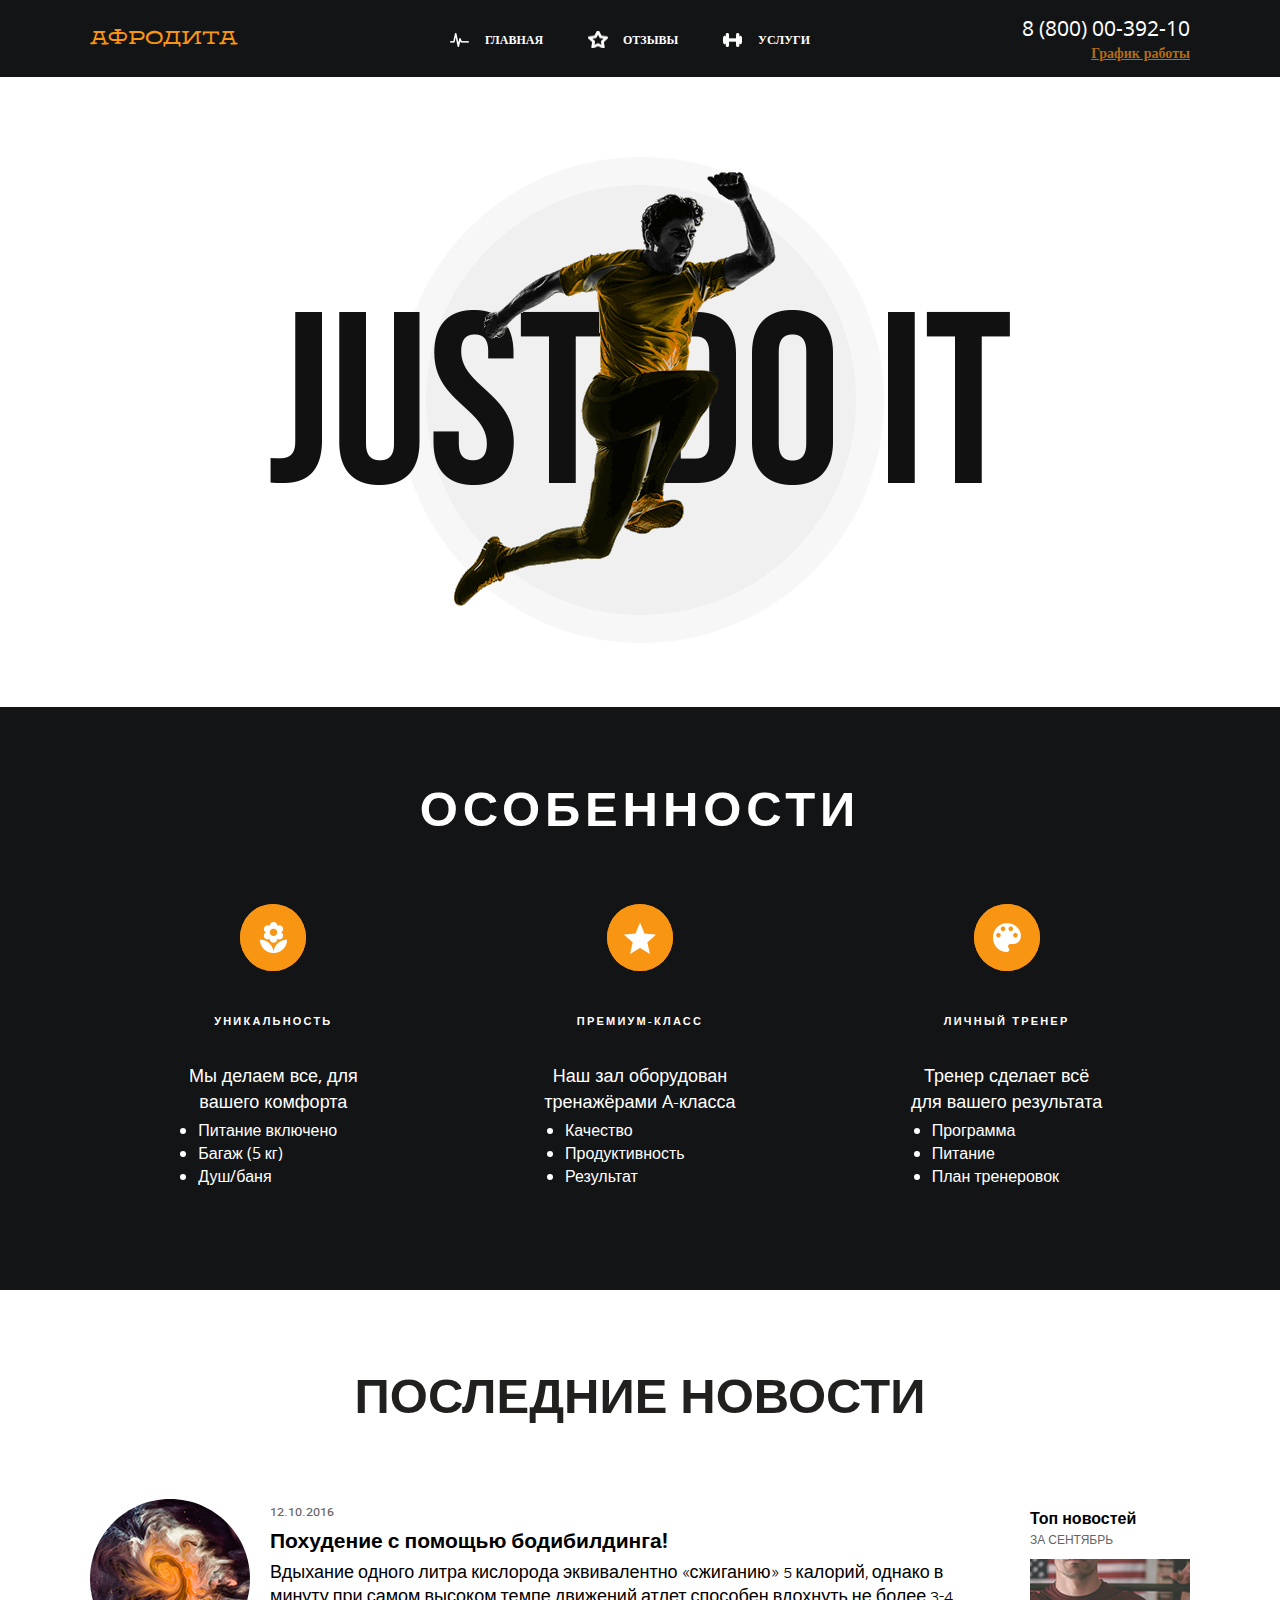
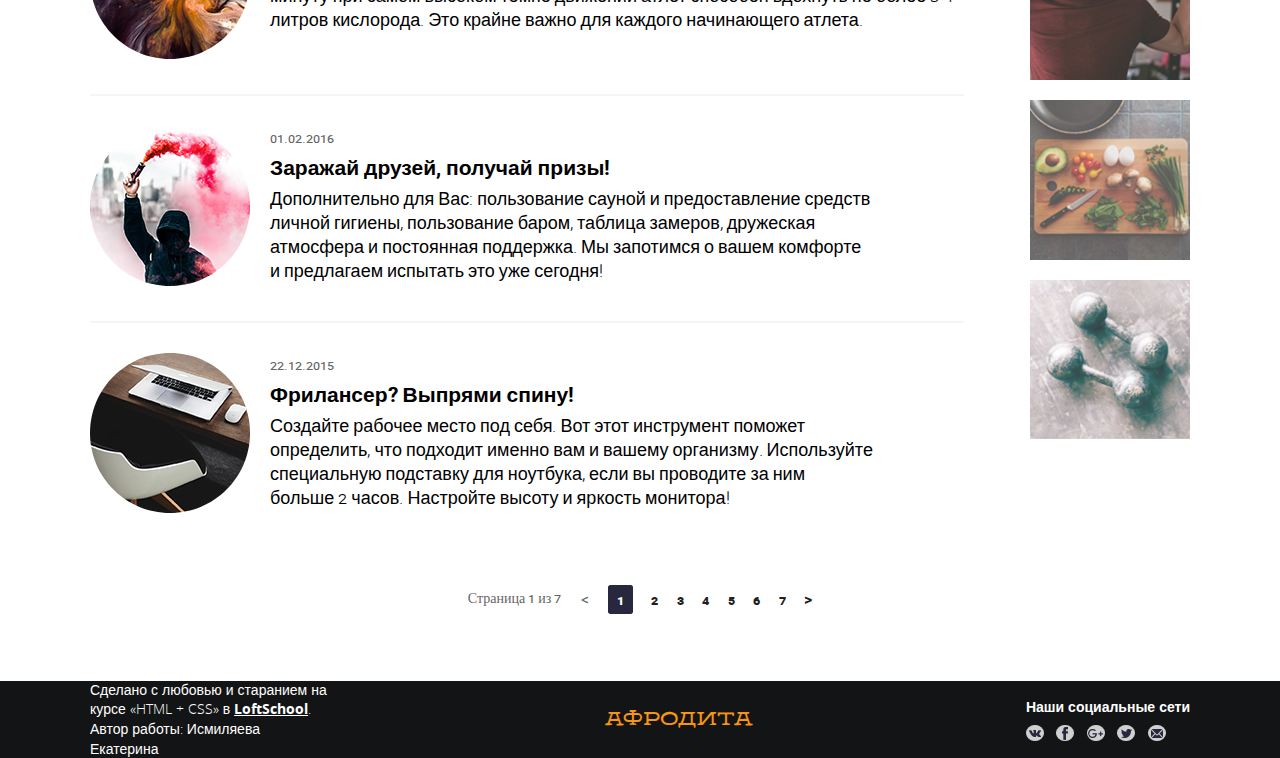
==== index.html @ 47ad2772 "flex for index and html for reviews" ====
<!DOCTYPE html>
<html lang="ru">

<head>
  <meta charset="UTF-8">
  <meta name="viewport" content="1100, initial-scale=1.0">
  <meta http-equiv="X-UA-Compatible" content="ie=edge">
  <title>Главная</title>

  <link rel="stylesheet" href="./css/style.css">
</head>

<body>
  <div class="wrapper">
    <div class="wrapper__content">
      <header class="header">
        <div class="container header__container">
          <div class="logo">
            <a href="./index.html" class="logo__link">Афродита</a>
          </div>
          <nav class="menu">
            <ul class="menu__list">
              <li class="menu__item">
                <a href="./index.html" class="menu__link menu__link_main">Главная</a>
              </li>
              <li class="menu__item">
                <a href="./reviews.html" class="menu__link menu__link_review">Отзывы</a>
              </li>
              <li class="menu__item">
                <a href="./services.html" class="menu__link menu__link_service">Услуги</a>
              </li>
            </ul>
          </nav>
          <address class="contacts">
            <a href="tel:+78000039210" class="contacts__phone">8 (800) 00-392-10</a>
            <a href="#" class="contacts__worktime">График работы</a>
          </address>
        </div>
      </header>


      <main class="page">
        <div class="container">
          <div class="banner">
            <img src="./img/Image.png" alt="Слоган: Just do it" class="banner__picture">
          </div>
        </div>

        <section class="features">
          <div class="container features__container">
            <h2>Особенности</h2>
            <ul class="features__list">
              <li class="features__item">
                <div class="features__text">
                  <h3>Уникальность</h3>
                  <div class="features__text-desc">Мы делаем все, для вашего комфорта</div>
                  <ul class="features__text-list">
                    <li class="features__text-item">Питание включено</li>
                    <li class="features__text-item">Багаж (5 кг)</li>
                    <li class="features__text-item">Душ/баня</li>
                  </ul>
                </div>
              </li>
              <li class="features__item features__item_premium">
                <div class="features__text">
                  <h3>Премиум-класс</h3>
                  <div class="features__text-desc">Наш зал оборудован тренажёрами A-класса</div>
                  <ul class="features__text-list">
                    <li class="features__text-item">Качество</li>
                    <li class="features__text-item">Продуктивность</li>
                    <li class="features__text-item">Результат</li>
                  </ul>
                </div>
              </li>
              <li class="features__item features__item_coach">
                <div class="features__text">
                  <h3>Личный тренер</h3>
                  <div class="features__text-desc">Тренер сделает всё для вашего результата</div>
                  <ul class="features__text-list">
                    <li class="features__text-item">Программа</li>
                    <li class="features__text-item">Питание</li>
                    <li class="features__text-item">План тренеровок</li>
                  </ul>
                </div>
              </li>
            </ul>
          </div>
        </section>

        <div class="last-news">
          <h2>Последние новости</h2>
          <div class="container last-news__container">
            <section class="news">
              <div class="news__content">
                <ul class="news__list">
                  <li class="news__item">
                    <div class="news__avatar">
                      <img src="./img/univers.png" alt="Изображение для статьи: Похудение с помощью бодибилдинга" class="news__avatar-picture">
                    </div>
                    <div class="news__desc news__desc_bigger">
                      <time datetime="2016-10-12">12.10.2016</time>
                      <h3>Похудение с помощью бодибилдинга!</h3>
                      <p>Вдыхание одного литра кислорода эквивалентно «сжиганию» 5 калорий, однако
                        в
                        минуту
                        при самом высоком темпе движений атлет способен вдохнуть не более 3-4 литров кислорода. Это
                        крайне
                        важно
                        для каждого начинающего атлета.</p>
                    </div>
                  </li>

                  <li class="news__item">
                    <div class="news__avatar">
                      <img src="./img/man.png" alt="Изображение для статьи: Заражай друзей, получай призы" class="news__avatar-picture">
                    </div>
                    <div class="news__desc">
                      <time datetime="2016-02-01">01.02.2016</time>
                      <h3>Заражай друзей, получай призы!</h3>
                      <p>Дополнительно для Вас: пользование сауной и предоставление средств личной
                        гигиены,
                        пользование баром, таблица замеров, дружеская атмосфера и постоянная поддержка. Мы запотимся о
                        вашем
                        комфорте и предлагаем испытать это уже сегодня!</p>
                    </div>
                  </li>

                  <li class="news__item news__item_no-border">
                    <div class="news__avatar">
                      <img src="./img/lap_top.png" alt="Изображение для статьи: Фрилансер? Выпрями спину!" class="news__avatar-picture">
                    </div>
                    <div class="news__desc">
                      <time datetime="2015-12-22">22.12.2015</time>
                      <h3>Фрилансер? Выпрями спину!</h3>
                      <p>Создайте рабочее место под себя. Вот этот инструмент поможет определить,
                        что
                        подходит именно вам и вашему организму. Используйте специальную подставку для ноутбука, если вы
                        проводите
                        за ним больше 2 часов. Настройте высоту и яркость монитора!</p>
                    </div>
                  </li>
                </ul>
              </div>
            </section>

            <aside class="top-news">
              <h4 class="top-news__title">Топ новостей</h4>
              <time datetime="2015-09" class="top-news__month">За сентябрь</time>
              <ul class="top-news__list">
                <li class="top-news__item">
                  <a href="#" class="top-news__link">
                    <img src="./img/man_news.png" alt="" class="top-news__link-picture">
                  </a>
                </li>
                <li class="top-news__item">
                  <a href="#" class="top-news__link">
                    <img src="./img/meal.png" alt="" class="top-news__link-picture">
                  </a>
                </li>
                <li class="top-news__item">
                  <a href="#" class="top-news__link">
                    <img src="./img/weights.png" alt="" class="top-news__link-picture">
                  </a>
                </li>
              </ul>
            </aside>
          </div>
          <div class="paginator">
            <div class="paginator__display">Страница 1 из 7</div>
            <div class="paginator__controlls">
              <a href="#" class="paginatop__prev">&lt;</a>
              <ul class="paginator__list">
                <li class="paginator__item">
                  <a href="" class="paginator__link paginator__link_active">1</a>
                </li>
                <li class="paginator__item">
                  <a href="" class="paginator__link">2</a>
                </li>
                <li class="paginator__item">
                  <a href="" class="paginator__link">3</a>
                </li>
                <li class="paginator__item">
                  <a href="" class="paginator__link">4</a>
                </li>
                <li class="paginator__item">
                  <a href="" class="paginator__link">5</a>
                </li>
                <li class="paginator__item">
                  <a href="" class="paginator__link">6</a>
                </li>
                <li class="paginator__item">
                  <a href="" class="paginator__link">7</a>
                </li>
              </ul>
              <a href="" class="paginator__next">&gt;</a>
            </div>
          </div>

        </div>
      </main>
    </div>

    <footer class="footer">
      <div class="container footer__container">
        <div class="authorship">
          <div class="authorship__course">Сделано с любовью и старанием на курсе «HTML + CSS» в <a href="https://loftschool.com/"
              class="authorship__course-school">LoftSchool</a>.
          </div>
          <div class="authorship__author">Автор работы: Исмиляева Екатерина</div>
        </div>
        <div class="logo">
          <a href="#" class="logo__link">Афродита</a>
        </div>
        <div class="social-net">
          <div class="social-net__title">Наши социальные сети</div>
          <ul class="social-net__list">
            <li class="social-net__item">
              <a href="" class="social-net__link social-net__link_vk"></a>
            </li>
            <li class="social-net__item">
              <a href="" class="social-net__link"></a>
            </li>
            <li class="social-net__item">
              <a href="" class="social-net__link"></a>
            </li>
            <li class="social-net__item">
              <a href="" class="social-net__link"></a>
            </li>
            <li class="social-net__item">
              <a href="" class="social-net__link"></a>
            </li>
          </ul>
        </div>
      </div>
    </footer>
  </div>
</body>

</html>
---- css/style.css ----
@import url('./layout.css/fonts.css');
@import url('./layout.css/normalize.css');
@import url('./layout.css/base.css');
@import url('./blocks.css/header.css');
@import url('./blocks.css/logo.css');
@import url('./blocks.css/menu.css');
@import url('./blocks.css/contacts.css');
@import url('./blocks.css/banner.css');
@import url('./blocks.css/features.css');
@import url('./blocks.css/last-news.css');
@import url('./blocks.css/news.css');
@import url('./blocks.css/top-news.css');
@import url('./blocks.css/paginator.css');
@import url('./blocks.css/footer.css');
@import url('./blocks.css/authorship.css');
@import url('./blocks.css/social-net.css');
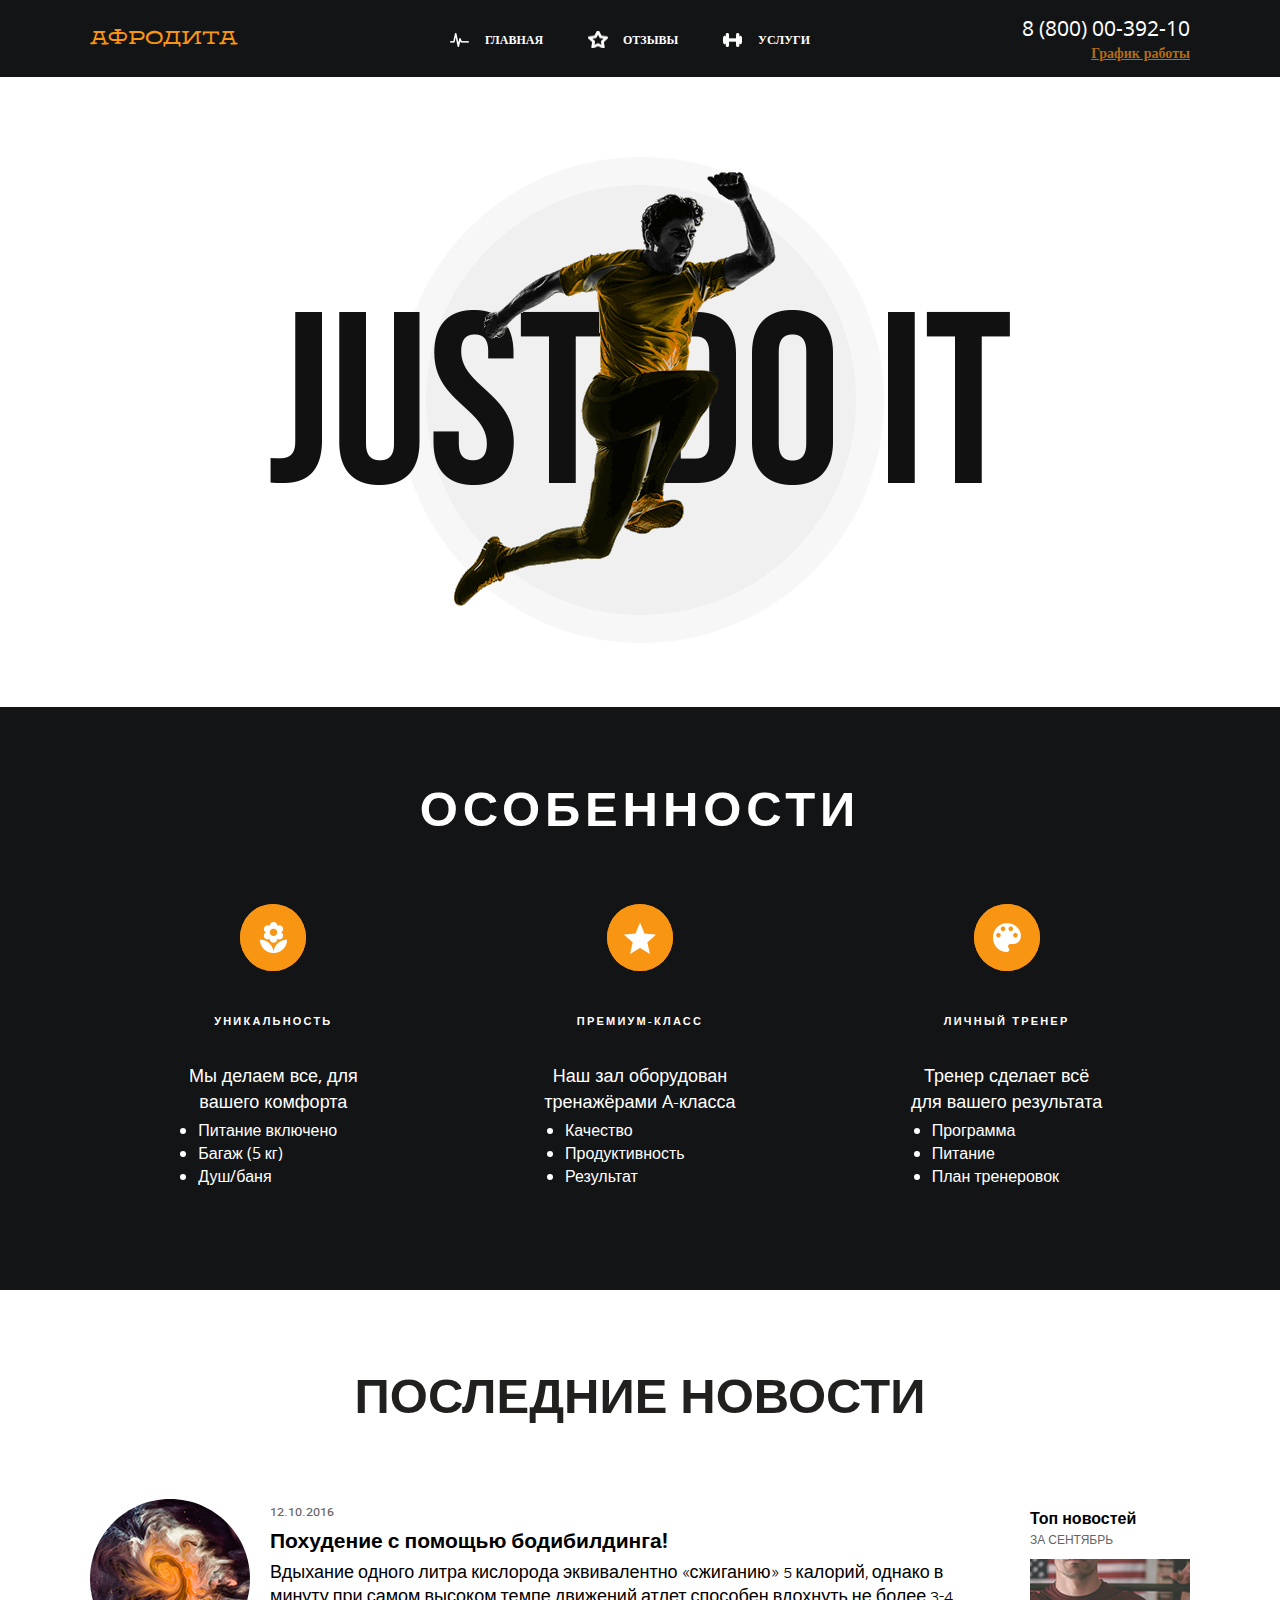
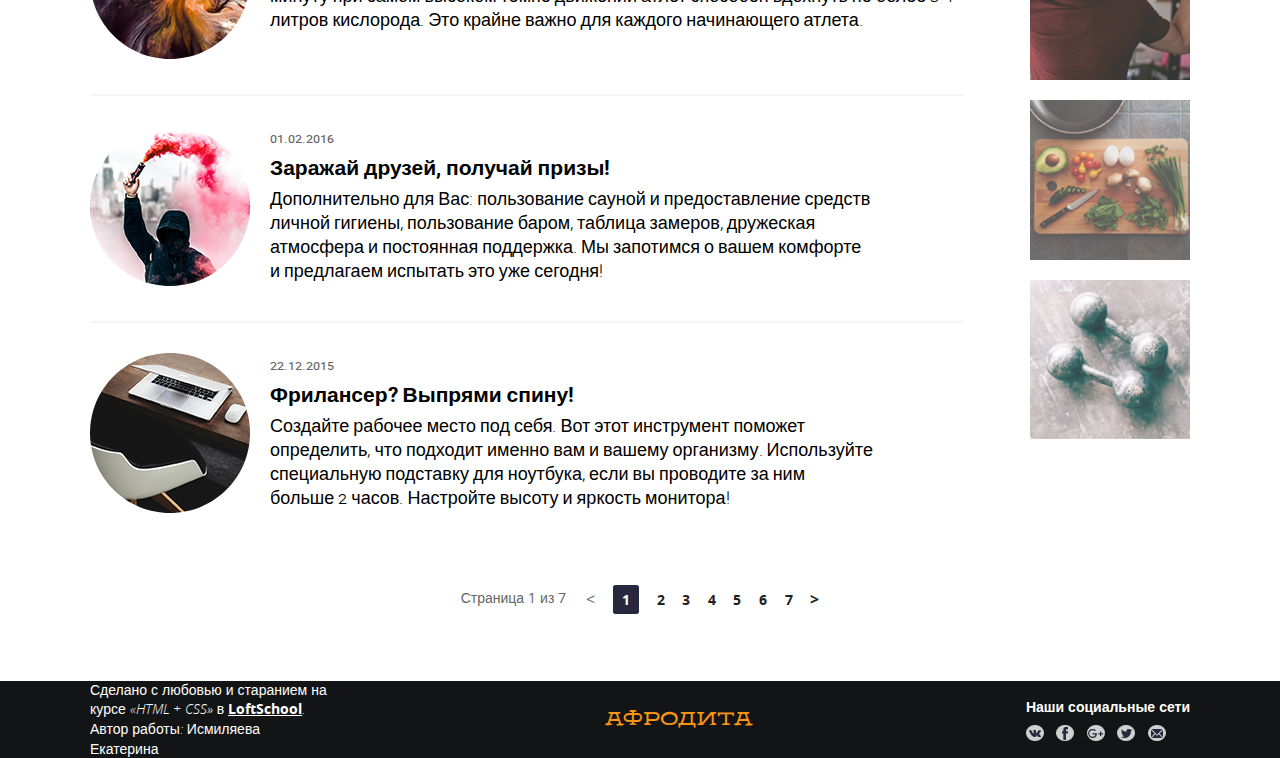
==== commit 5f142153: "add flex to index and reviews" ====
--- a/index.html
+++ b/index.html
@@ -171,28 +171,28 @@
               <a href="#" class="paginatop__prev">&lt;</a>
               <ul class="paginator__list">
                 <li class="paginator__item">
-                  <a href="" class="paginator__link paginator__link_active">1</a>
-                </li>
-                <li class="paginator__item">
-                  <a href="" class="paginator__link">2</a>
-                </li>
-                <li class="paginator__item">
-                  <a href="" class="paginator__link">3</a>
-                </li>
-                <li class="paginator__item">
-                  <a href="" class="paginator__link">4</a>
-                </li>
-                <li class="paginator__item">
-                  <a href="" class="paginator__link">5</a>
-                </li>
-                <li class="paginator__item">
-                  <a href="" class="paginator__link">6</a>
-                </li>
-                <li class="paginator__item">
-                  <a href="" class="paginator__link">7</a>
+                  <a href="#" class="paginator__link paginator__link_active">1</a>
+                </li>
+                <li class="paginator__item">
+                  <a href="#" class="paginator__link">2</a>
+                </li>
+                <li class="paginator__item">
+                  <a href="#" class="paginator__link">3</a>
+                </li>
+                <li class="paginator__item">
+                  <a href="#" class="paginator__link">4</a>
+                </li>
+                <li class="paginator__item">
+                  <a href="#" class="paginator__link">5</a>
+                </li>
+                <li class="paginator__item">
+                  <a href="#" class="paginator__link">6</a>
+                </li>
+                <li class="paginator__item">
+                  <a href="#" class="paginator__link">7</a>
                 </li>
               </ul>
-              <a href="" class="paginator__next">&gt;</a>
+              <a href="#" class="paginator__next">&gt;</a>
             </div>
           </div>
 
@@ -209,25 +209,25 @@
           <div class="authorship__author">Автор работы: Исмиляева Екатерина</div>
         </div>
         <div class="logo">
-          <a href="#" class="logo__link">Афродита</a>
+          <a href="./index.html" class="logo__link">Афродита</a>
         </div>
         <div class="social-net">
           <div class="social-net__title">Наши социальные сети</div>
           <ul class="social-net__list">
             <li class="social-net__item">
-              <a href="" class="social-net__link social-net__link_vk"></a>
-            </li>
-            <li class="social-net__item">
-              <a href="" class="social-net__link"></a>
-            </li>
-            <li class="social-net__item">
-              <a href="" class="social-net__link"></a>
-            </li>
-            <li class="social-net__item">
-              <a href="" class="social-net__link"></a>
-            </li>
-            <li class="social-net__item">
-              <a href="" class="social-net__link"></a>
+              <a href="#" class="social-net__link social-net__link_vk"></a>
+            </li>
+            <li class="social-net__item">
+              <a href="#" class="social-net__link"></a>
+            </li>
+            <li class="social-net__item">
+              <a href="#" class="social-net__link"></a>
+            </li>
+            <li class="social-net__item">
+              <a href="#" class="social-net__link"></a>
+            </li>
+            <li class="social-net__item">
+              <a href="#" class="social-net__link"></a>
             </li>
           </ul>
         </div>
--- a/css/style.css
+++ b/css/style.css
@@ -10,7 +10,11 @@
 @import url('./blocks.css/last-news.css');
 @import url('./blocks.css/news.css');
 @import url('./blocks.css/top-news.css');
+@import url('./blocks.css/breadcrumbs.css');
+@import url('./blocks.css/reviews.css');
 @import url('./blocks.css/paginator.css');
+@import url('./blocks.css/waiting.css');
+@import url('./blocks.css/review-form.css');
 @import url('./blocks.css/footer.css');
 @import url('./blocks.css/authorship.css');
 @import url('./blocks.css/social-net.css');
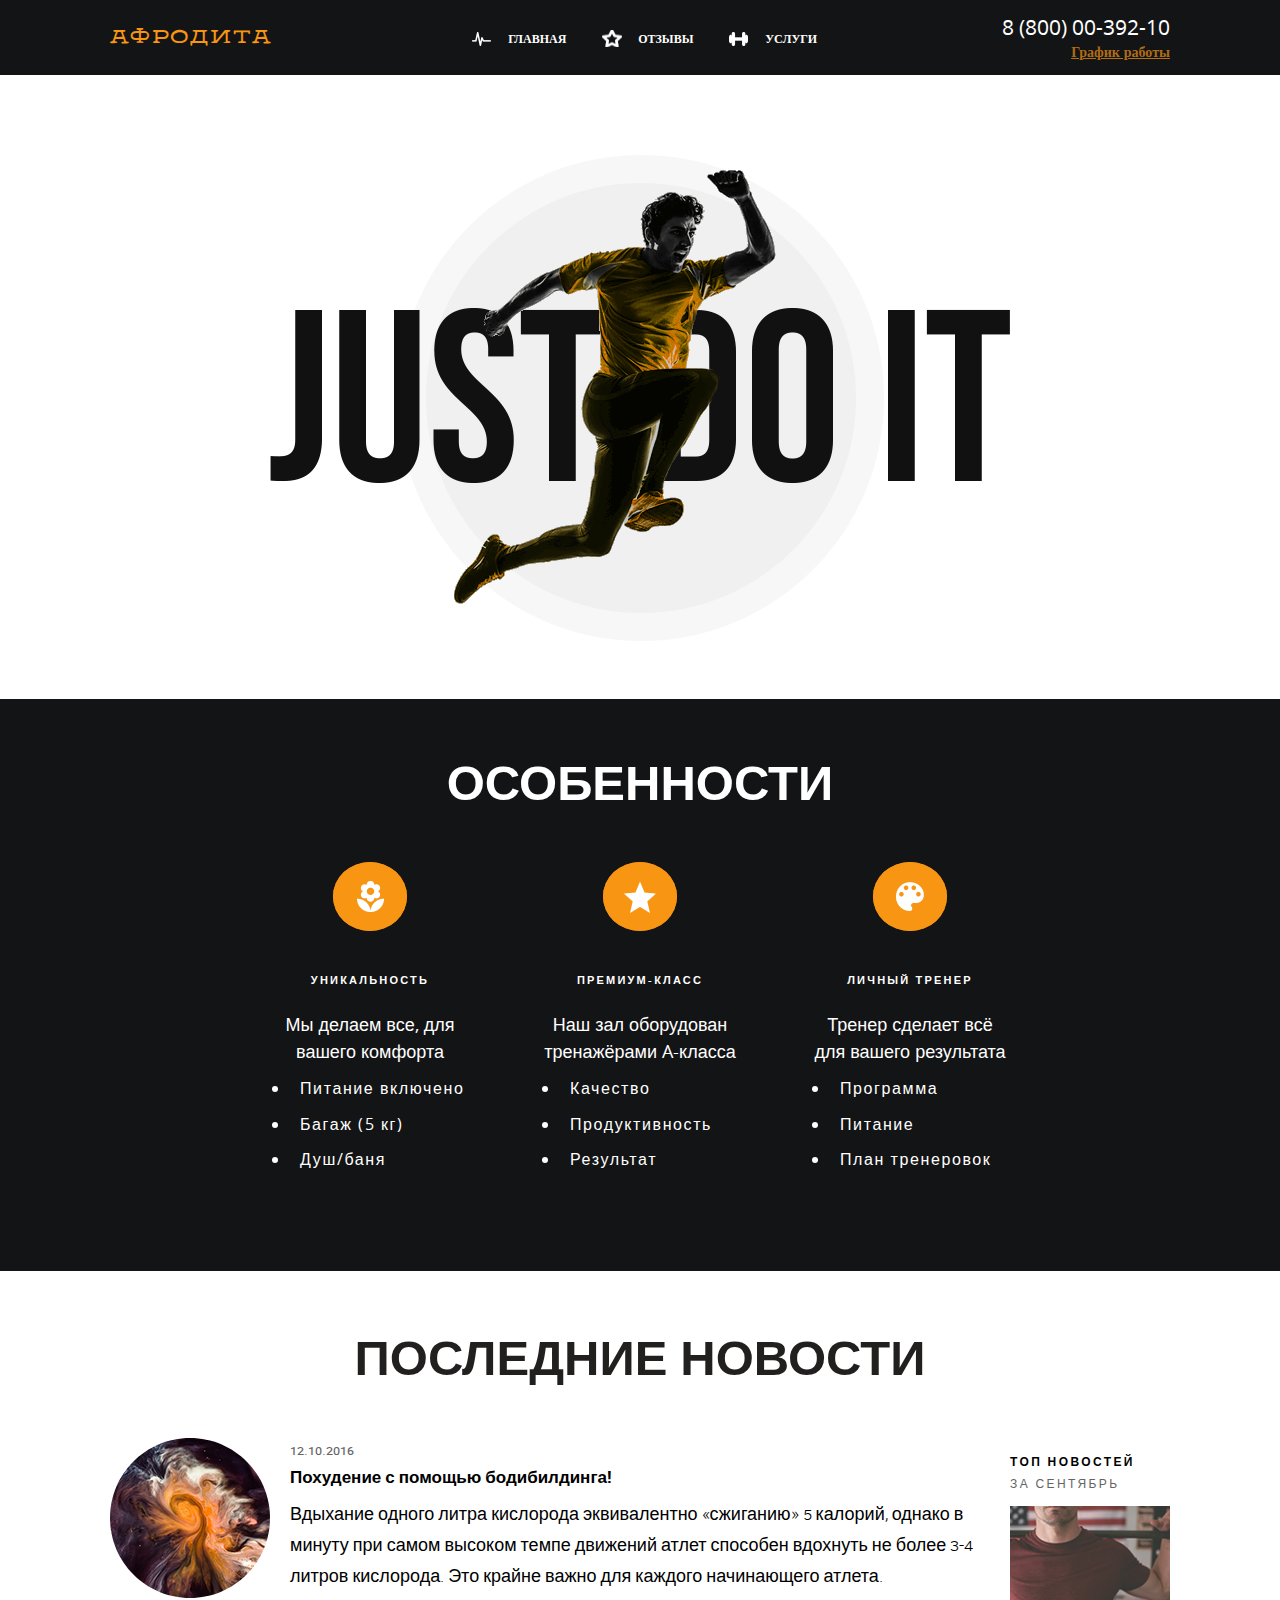
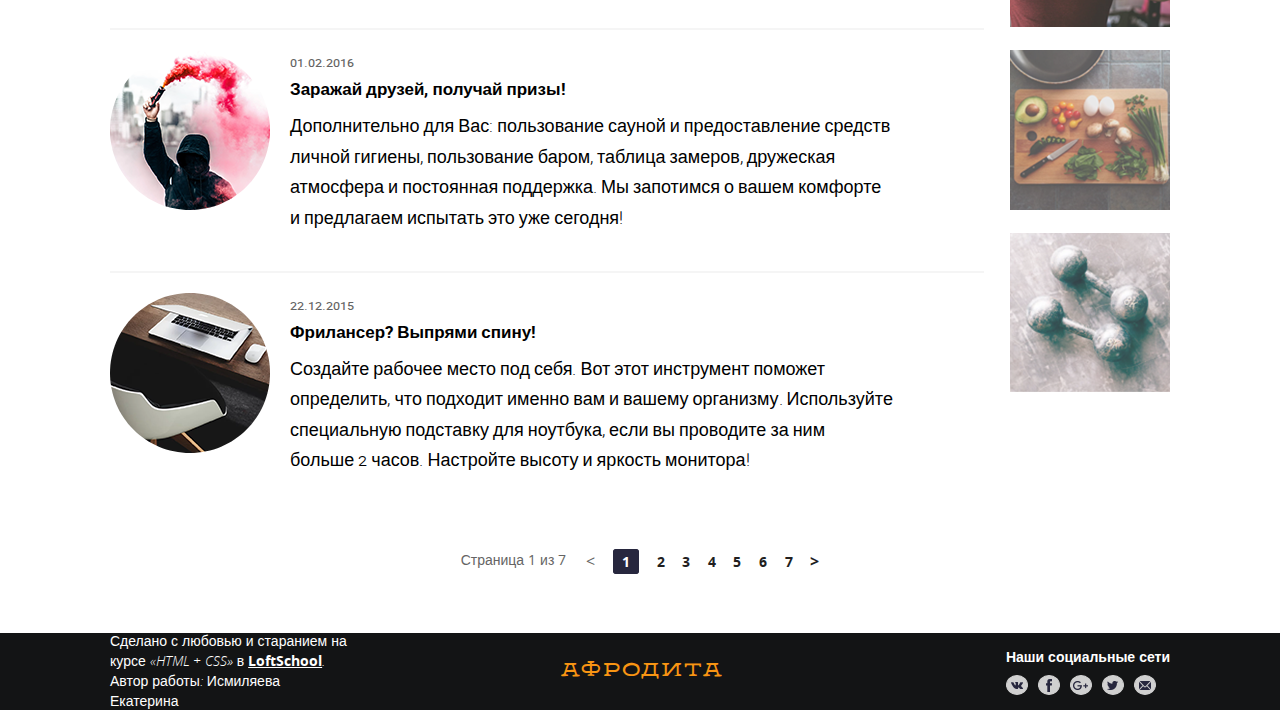
==== commit 26cb76aa: "add form and partners" ====
--- a/index.html
+++ b/index.html
@@ -149,17 +149,17 @@
               <ul class="top-news__list">
                 <li class="top-news__item">
                   <a href="#" class="top-news__link">
-                    <img src="./img/man_news.png" alt="" class="top-news__link-picture">
+                    <img src="./img/man_news.png" alt="Изображение для статьи" class="top-news__link-picture">
                   </a>
                 </li>
                 <li class="top-news__item">
                   <a href="#" class="top-news__link">
-                    <img src="./img/meal.png" alt="" class="top-news__link-picture">
+                    <img src="./img/meal.png" alt="Изображение для статьи" class="top-news__link-picture">
                   </a>
                 </li>
                 <li class="top-news__item">
                   <a href="#" class="top-news__link">
-                    <img src="./img/weights.png" alt="" class="top-news__link-picture">
+                    <img src="./img/weights.png" alt="Изображение для статьи" class="top-news__link-picture">
                   </a>
                 </li>
               </ul>
@@ -208,7 +208,7 @@
           </div>
           <div class="authorship__author">Автор работы: Исмиляева Екатерина</div>
         </div>
-        <div class="logo">
+        <div class="logo logo__footer">
           <a href="./index.html" class="logo__link">Афродита</a>
         </div>
         <div class="social-net">
--- a/css/style.css
+++ b/css/style.css
@@ -15,6 +15,8 @@
 @import url('./blocks.css/paginator.css');
 @import url('./blocks.css/waiting.css');
 @import url('./blocks.css/review-form.css');
+@import url('./blocks.css/services.css');
+@import url('./blocks.css/partners.css');
 @import url('./blocks.css/footer.css');
 @import url('./blocks.css/authorship.css');
 @import url('./blocks.css/social-net.css');
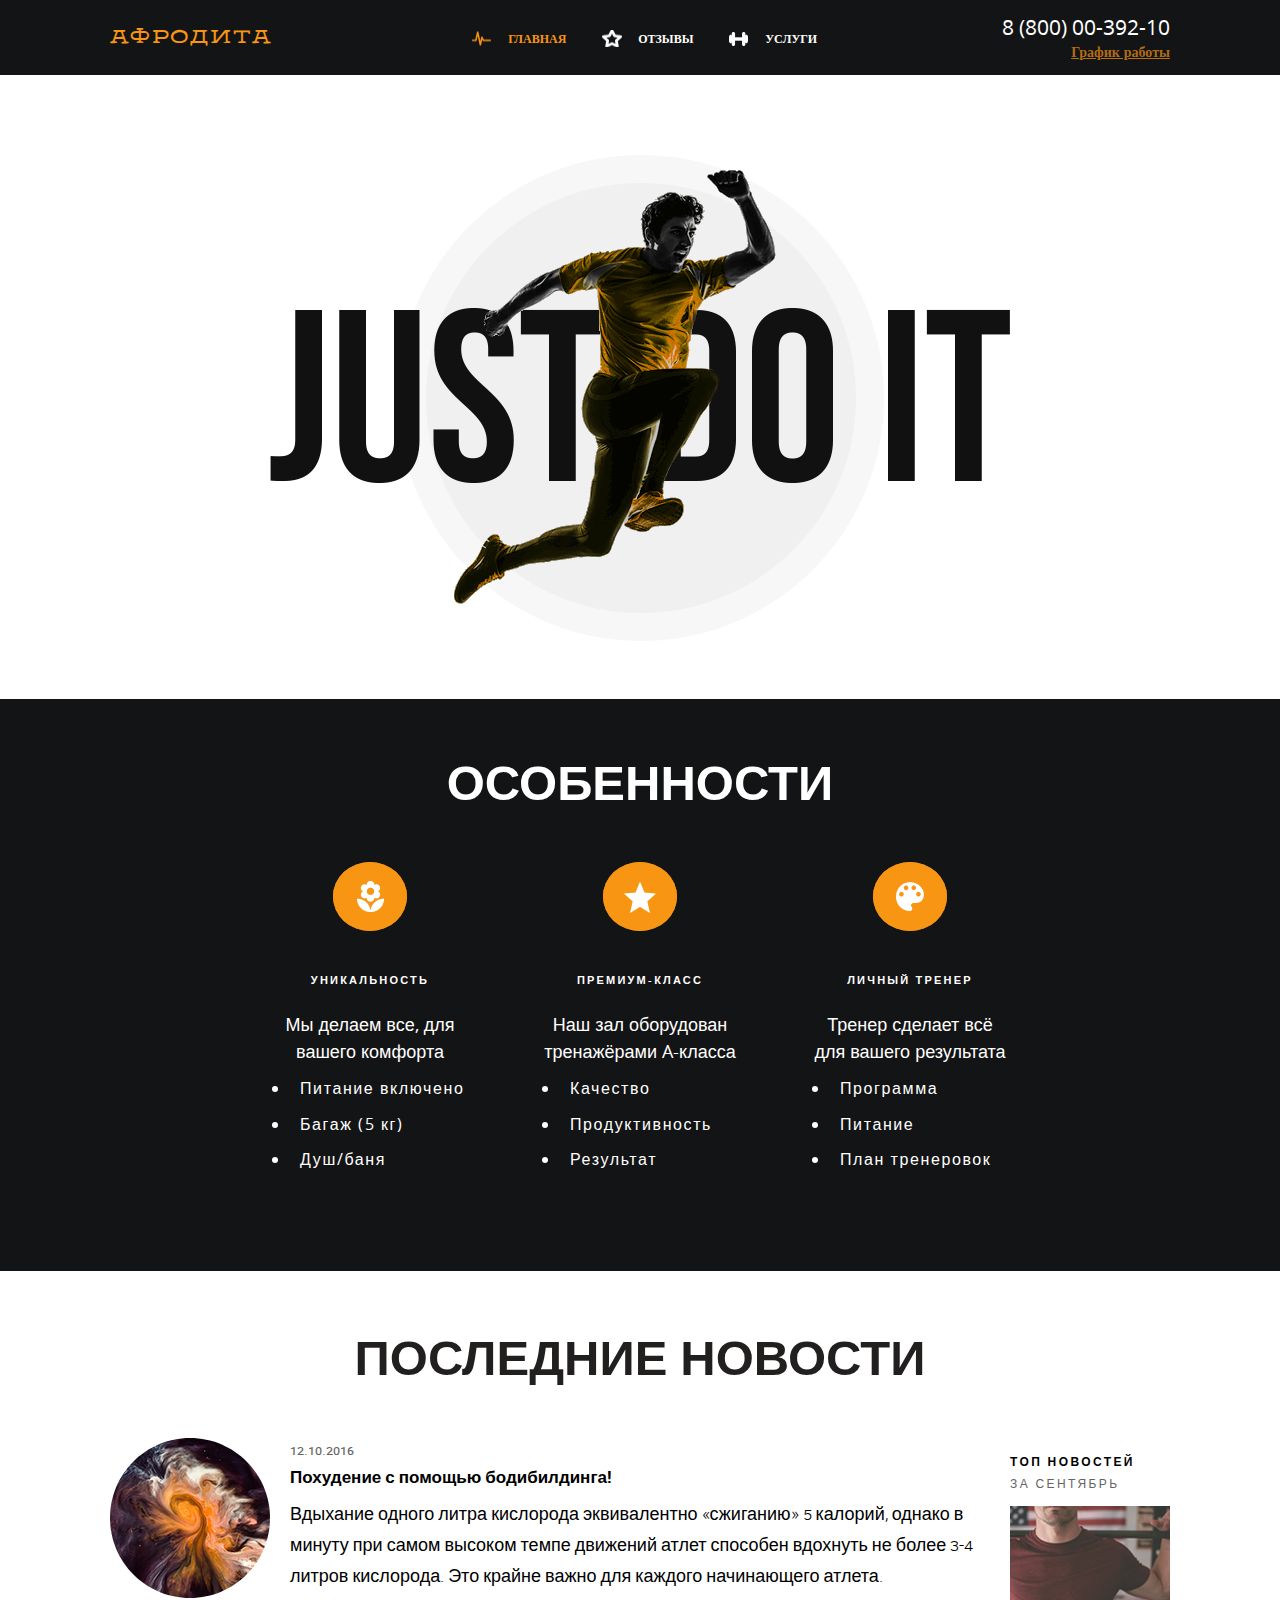
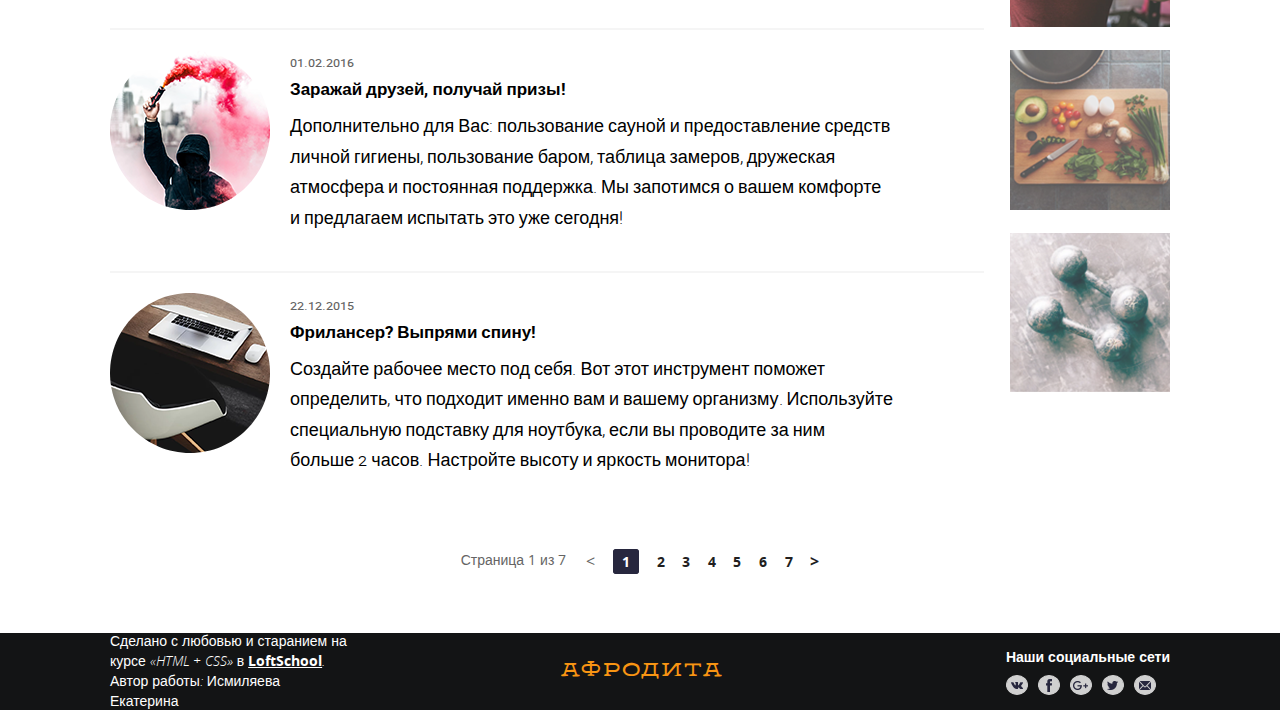
==== commit f3e0a6db: "perfect pixel for all pages" ====
--- a/index.html
+++ b/index.html
@@ -20,7 +20,7 @@
           </div>
           <nav class="menu">
             <ul class="menu__list">
-              <li class="menu__item">
+              <li class="menu__item menu__item_active">
                 <a href="./index.html" class="menu__link menu__link_main">Главная</a>
               </li>
               <li class="menu__item">
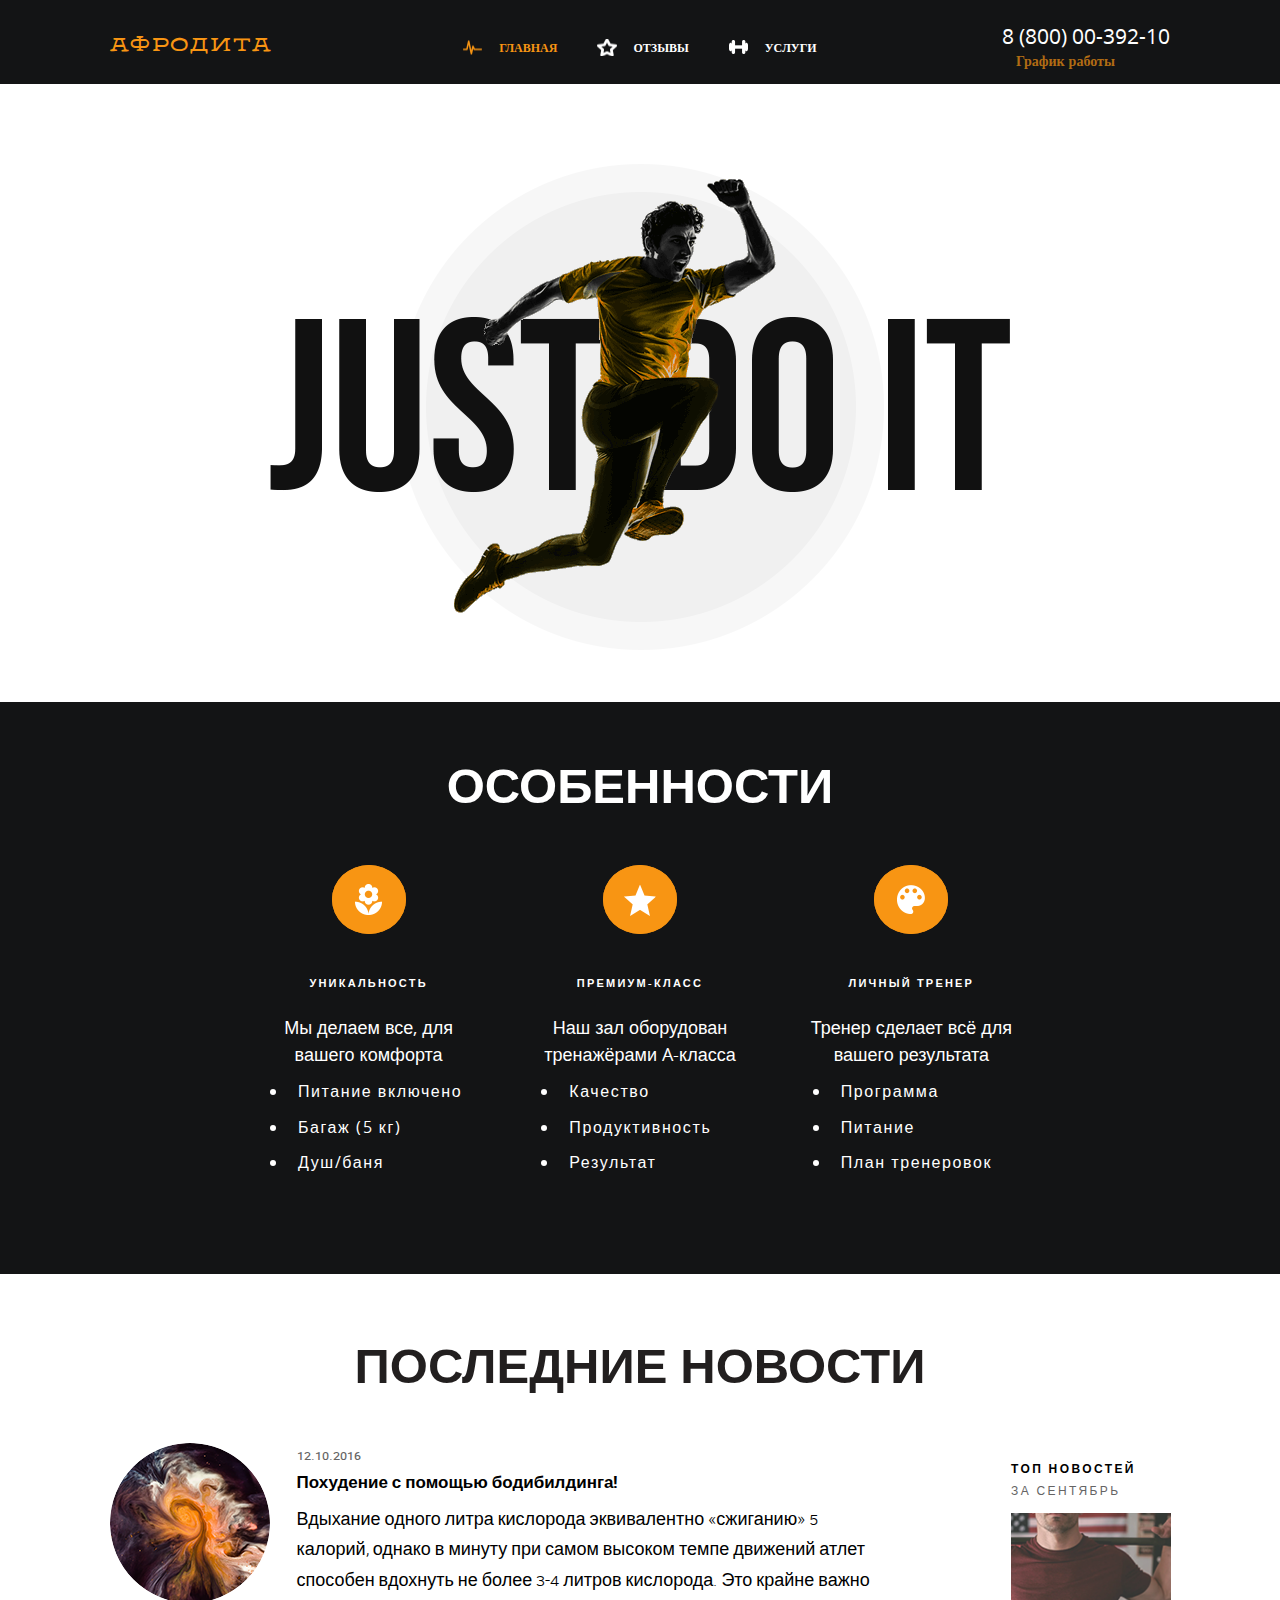
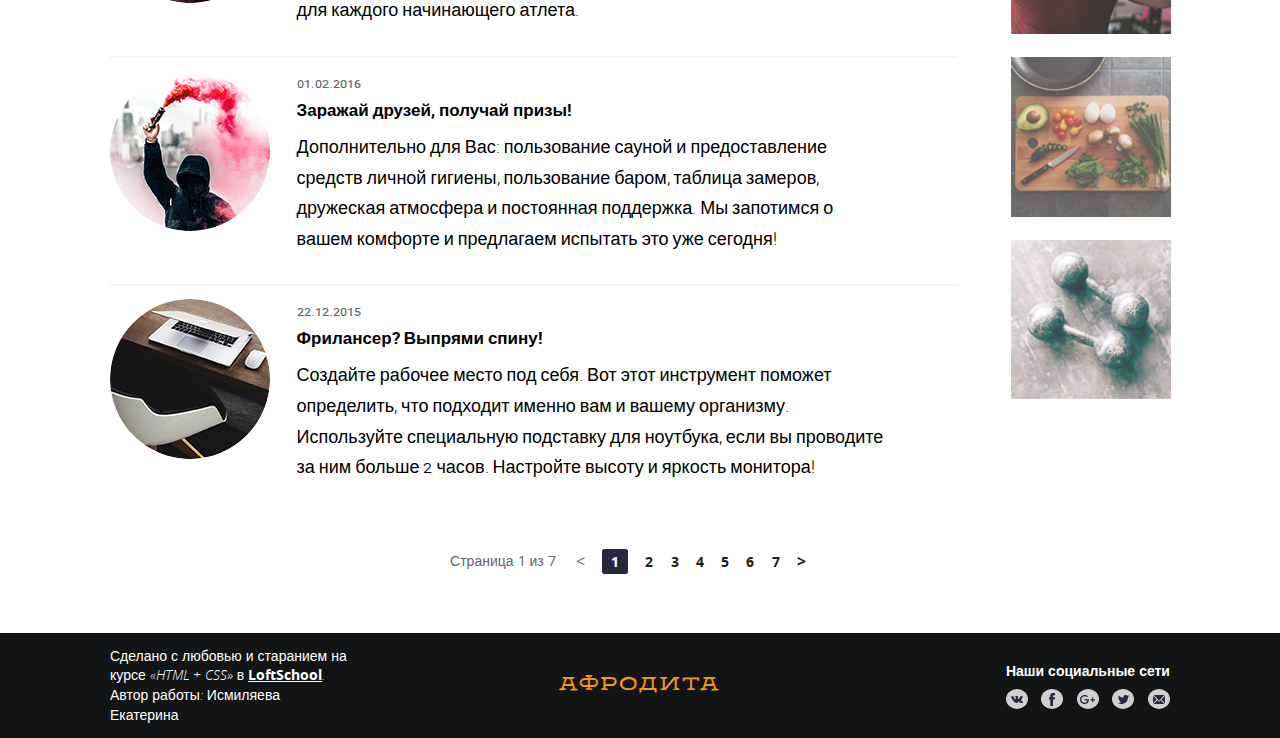
==== commit 1a4a4c9a: "for checking" ====
--- a/index.html
+++ b/index.html
@@ -15,27 +15,40 @@
     <div class="wrapper__content">
       <header class="header">
         <div class="container header__container">
-          <div class="logo">
-            <a href="./index.html" class="logo__link">Афродита</a>
-          </div>
-          <nav class="menu">
-            <ul class="menu__list">
-              <li class="menu__item menu__item_active">
-                <a href="./index.html" class="menu__link menu__link_main">Главная</a>
-              </li>
-              <li class="menu__item">
-                <a href="./reviews.html" class="menu__link menu__link_review">Отзывы</a>
-              </li>
-              <li class="menu__item">
-                <a href="./services.html" class="menu__link menu__link_service">Услуги</a>
-              </li>
-            </ul>
-          </nav>
-          <address class="contacts">
-            <a href="tel:+78000039210" class="contacts__phone">8 (800) 00-392-10</a>
-            <a href="#" class="contacts__worktime">График работы</a>
-          </address>
-        </div>
+          <div class="header__col">
+            <div class="logo">
+              <a href="./index.html" class="logo__link">Афродита</a>
+            </div>
+          </div>
+          <div class="header__col">
+            <nav class="menu">
+              <ul class="menu__list">
+                <li class="menu__item menu__item_active">
+                  <a href="./index.html" class="menu__link menu__link_main">Главная</a>
+                </li>
+                <li class="menu__item">
+                  <a href="./reviews.html" class="menu__link menu__link_review">Отзывы</a>
+                </li>
+                <li class="menu__item">
+                  <a href="./services.html" class="menu__link menu__link_service">Услуги</a>
+                </li>
+              </ul>
+            </nav>
+          </div>
+          <div class="header__col header__col_align-right">
+            <address class="contacts">
+              <a href="tel:+78000039210" class="contacts__phone">8 (800) 00-392-10</a>
+            </address>
+            <div class="schedule">
+              <button class="schedule__btn">График работы</button>
+              <div class="schedule__wrapper">
+                <div class="schedule__block">
+                  <div class="schedule__block-days">пн-вс: 09:00-20:00</div>
+                  <div class="schedule__block-lanch">обед: 14:00-14:30</div>
+                </div>
+              </div>
+            </div>
+          </div>
       </header>
 
 
@@ -48,11 +61,11 @@
 
         <section class="features">
           <div class="container features__container">
-            <h2>Особенности</h2>
+            <h2 class="title features__title">Особенности</h2>
             <ul class="features__list">
               <li class="features__item">
                 <div class="features__text">
-                  <h3>Уникальность</h3>
+                  <h3 class="features__text-title">Уникальность</h3>
                   <div class="features__text-desc">Мы делаем все, для вашего комфорта</div>
                   <ul class="features__text-list">
                     <li class="features__text-item">Питание включено</li>
@@ -63,7 +76,7 @@
               </li>
               <li class="features__item features__item_premium">
                 <div class="features__text">
-                  <h3>Премиум-класс</h3>
+                  <h3 class="features__text-title">Премиум-класс</h3>
                   <div class="features__text-desc">Наш зал оборудован тренажёрами A-класса</div>
                   <ul class="features__text-list">
                     <li class="features__text-item">Качество</li>
@@ -74,7 +87,7 @@
               </li>
               <li class="features__item features__item_coach">
                 <div class="features__text">
-                  <h3>Личный тренер</h3>
+                  <h3 class="features__text-title">Личный тренер</h3>
                   <div class="features__text-desc">Тренер сделает всё для вашего результата</div>
                   <ul class="features__text-list">
                     <li class="features__text-item">Программа</li>
@@ -87,60 +100,68 @@
           </div>
         </section>
 
-        <div class="last-news">
-          <h2>Последние новости</h2>
+        <div class="container">
+          <h2 class="title last-news__title">Последние новости</h2>
           <div class="container last-news__container">
             <section class="news">
-              <div class="news__content">
-                <ul class="news__list">
-                  <li class="news__item">
+              <!-- <div class="news__content"> -->
+              <ul class="news__list">
+                <li class="news__item">
+                  <div class="news__appearance">
                     <div class="news__avatar">
                       <img src="./img/univers.png" alt="Изображение для статьи: Похудение с помощью бодибилдинга" class="news__avatar-picture">
                     </div>
-                    <div class="news__desc news__desc_bigger">
-                      <time datetime="2016-10-12">12.10.2016</time>
-                      <h3>Похудение с помощью бодибилдинга!</h3>
-                      <p>Вдыхание одного литра кислорода эквивалентно «сжиганию» 5 калорий, однако
-                        в
-                        минуту
-                        при самом высоком темпе движений атлет способен вдохнуть не более 3-4 литров кислорода. Это
-                        крайне
-                        важно
-                        для каждого начинающего атлета.</p>
-                    </div>
-                  </li>
-
-                  <li class="news__item">
+                  </div>
+                  <div class="news__desc">
+                    <time datetime="2016-10-12" class="news__desc-data">12.10.2016</time>
+                    <h3 class="news__desc-title">Похудение с помощью бодибилдинга!</h3>
+                    <p class="news__desc-text">Вдыхание одного литра кислорода эквивалентно «сжиганию» 5 калорий,
+                      однако
+                      в
+                      минуту
+                      при самом высоком темпе движений атлет способен вдохнуть не более 3-4 литров кислорода. Это
+                      крайне
+                      важно
+                      для каждого начинающего атлета.</p>
+                  </div>
+                </li>
+
+                <li class="news__item">
+                  <div class="news__appearance">
                     <div class="news__avatar">
                       <img src="./img/man.png" alt="Изображение для статьи: Заражай друзей, получай призы" class="news__avatar-picture">
                     </div>
-                    <div class="news__desc">
-                      <time datetime="2016-02-01">01.02.2016</time>
-                      <h3>Заражай друзей, получай призы!</h3>
-                      <p>Дополнительно для Вас: пользование сауной и предоставление средств личной
-                        гигиены,
-                        пользование баром, таблица замеров, дружеская атмосфера и постоянная поддержка. Мы запотимся о
-                        вашем
-                        комфорте и предлагаем испытать это уже сегодня!</p>
-                    </div>
-                  </li>
-
-                  <li class="news__item news__item_no-border">
+                  </div>
+                  <div class="news__desc">
+                    <time datetime="2016-02-01" class="news__desc-data">01.02.2016</time>
+                    <h3 class="news__desc-title">Заражай друзей, получай призы!</h3>
+                    <p class="news__desc-text">Дополнительно для Вас: пользование сауной и предоставление средств
+                      личной
+                      гигиены,
+                      пользование баром, таблица замеров, дружеская атмосфера и постоянная поддержка. Мы запотимся о
+                      вашем
+                      комфорте и предлагаем испытать это уже сегодня!</p>
+                  </div>
+                </li>
+
+                <li class="news__item news__item_no-border">
+                  <div class="news__appearance">
                     <div class="news__avatar">
                       <img src="./img/lap_top.png" alt="Изображение для статьи: Фрилансер? Выпрями спину!" class="news__avatar-picture">
                     </div>
-                    <div class="news__desc">
-                      <time datetime="2015-12-22">22.12.2015</time>
-                      <h3>Фрилансер? Выпрями спину!</h3>
-                      <p>Создайте рабочее место под себя. Вот этот инструмент поможет определить,
-                        что
-                        подходит именно вам и вашему организму. Используйте специальную подставку для ноутбука, если вы
-                        проводите
-                        за ним больше 2 часов. Настройте высоту и яркость монитора!</p>
-                    </div>
-                  </li>
-                </ul>
-              </div>
+                  </div>
+                  <div class="news__desc">
+                    <time datetime="2015-12-22" class="news__desc-data">22.12.2015</time>
+                    <h3 class="news__desc-title">Фрилансер? Выпрями спину!</h3>
+                    <p class="news__desc-text">Создайте рабочее место под себя. Вот этот инструмент поможет определить,
+                      что
+                      подходит именно вам и вашему организму. Используйте специальную подставку для ноутбука, если вы
+                      проводите
+                      за ним больше 2 часов. Настройте высоту и яркость монитора!</p>
+                  </div>
+                </li>
+              </ul>
+              <!-- </div> -->
             </section>
 
             <aside class="top-news">
@@ -166,70 +187,77 @@
             </aside>
           </div>
           <div class="paginator">
-            <div class="paginator__display">Страница 1 из 7</div>
-            <div class="paginator__controlls">
-              <a href="#" class="paginatop__prev">&lt;</a>
-              <ul class="paginator__list">
-                <li class="paginator__item">
-                  <a href="#" class="paginator__link paginator__link_active">1</a>
-                </li>
-                <li class="paginator__item">
-                  <a href="#" class="paginator__link">2</a>
-                </li>
-                <li class="paginator__item">
-                  <a href="#" class="paginator__link">3</a>
-                </li>
-                <li class="paginator__item">
-                  <a href="#" class="paginator__link">4</a>
-                </li>
-                <li class="paginator__item">
-                  <a href="#" class="paginator__link">5</a>
-                </li>
-                <li class="paginator__item">
-                  <a href="#" class="paginator__link">6</a>
-                </li>
-                <li class="paginator__item">
-                  <a href="#" class="paginator__link">7</a>
-                </li>
-              </ul>
-              <a href="#" class="paginator__next">&gt;</a>
-            </div>
-          </div>
-
+            <div class="container paginator__container">
+              <div class="paginator__display">Страница 1 из 7</div>
+              <div class="paginator__controlls">
+                <a href="#" class="paginatop__prev">&lt;</a>
+                <ul class="paginator__list">
+                  <li class="paginator__item">
+                    <a href="#" class="paginator__link paginator__link_active">1</a>
+                  </li>
+                  <li class="paginator__item">
+                    <a href="#" class="paginator__link">2</a>
+                  </li>
+                  <li class="paginator__item">
+                    <a href="#" class="paginator__link">3</a>
+                  </li>
+                  <li class="paginator__item">
+                    <a href="#" class="paginator__link">4</a>
+                  </li>
+                  <li class="paginator__item">
+                    <a href="#" class="paginator__link">5</a>
+                  </li>
+                  <li class="paginator__item">
+                    <a href="#" class="paginator__link">6</a>
+                  </li>
+                  <li class="paginator__item">
+                    <a href="#" class="paginator__link">7</a>
+                  </li>
+                </ul>
+                <a href="#" class="paginator__next">&gt;</a>
+              </div>
+            </div>
+          </div>
         </div>
       </main>
     </div>
 
     <footer class="footer">
       <div class="container footer__container">
-        <div class="authorship">
-          <div class="authorship__course">Сделано с любовью и старанием на курсе «HTML + CSS» в <a href="https://loftschool.com/"
-              class="authorship__course-school">LoftSchool</a>.
-          </div>
-          <div class="authorship__author">Автор работы: Исмиляева Екатерина</div>
-        </div>
-        <div class="logo logo__footer">
-          <a href="./index.html" class="logo__link">Афродита</a>
-        </div>
-        <div class="social-net">
-          <div class="social-net__title">Наши социальные сети</div>
-          <ul class="social-net__list">
-            <li class="social-net__item">
-              <a href="#" class="social-net__link social-net__link_vk"></a>
-            </li>
-            <li class="social-net__item">
-              <a href="#" class="social-net__link"></a>
-            </li>
-            <li class="social-net__item">
-              <a href="#" class="social-net__link"></a>
-            </li>
-            <li class="social-net__item">
-              <a href="#" class="social-net__link"></a>
-            </li>
-            <li class="social-net__item">
-              <a href="#" class="social-net__link"></a>
-            </li>
-          </ul>
+        <div class="footer__col">
+          <div class="authorship">
+            <div class="authorship__course">Сделано с любовью и старанием на курсе «HTML + CSS» в <a href="https://loftschool.com/"
+                class="authorship__course-school">LoftSchool</a>.
+            </div>
+            <div class="authorship__author">Автор работы: Исмиляева Екатерина</div>
+          </div>
+        </div>
+        <div class="footer__col footer__col_center">
+          <div class="logo logo__footer">
+            <a href="./index.html" class="logo__link">Афродита</a>
+          </div>
+        </div>
+        <div class="footer__col footer__col_align-right">
+          <div class="social-net">
+            <div class="social-net__title">Наши социальные сети</div>
+            <ul class="social-net__list">
+              <li class="social-net__item">
+                <a href="#" class="social-net__link social-net__link_vk"></a>
+              </li>
+              <li class="social-net__item">
+                <a href="#" class="social-net__link"></a>
+              </li>
+              <li class="social-net__item">
+                <a href="#" class="social-net__link"></a>
+              </li>
+              <li class="social-net__item">
+                <a href="#" class="social-net__link"></a>
+              </li>
+              <li class="social-net__item">
+                <a href="#" class="social-net__link"></a>
+              </li>
+            </ul>
+          </div>
         </div>
       </div>
     </footer>
--- a/css/style.css
+++ b/css/style.css
@@ -5,6 +5,7 @@
 @import url('./blocks.css/logo.css');
 @import url('./blocks.css/menu.css');
 @import url('./blocks.css/contacts.css');
+@import url('./blocks.css/schedule.css');
 @import url('./blocks.css/banner.css');
 @import url('./blocks.css/features.css');
 @import url('./blocks.css/last-news.css');
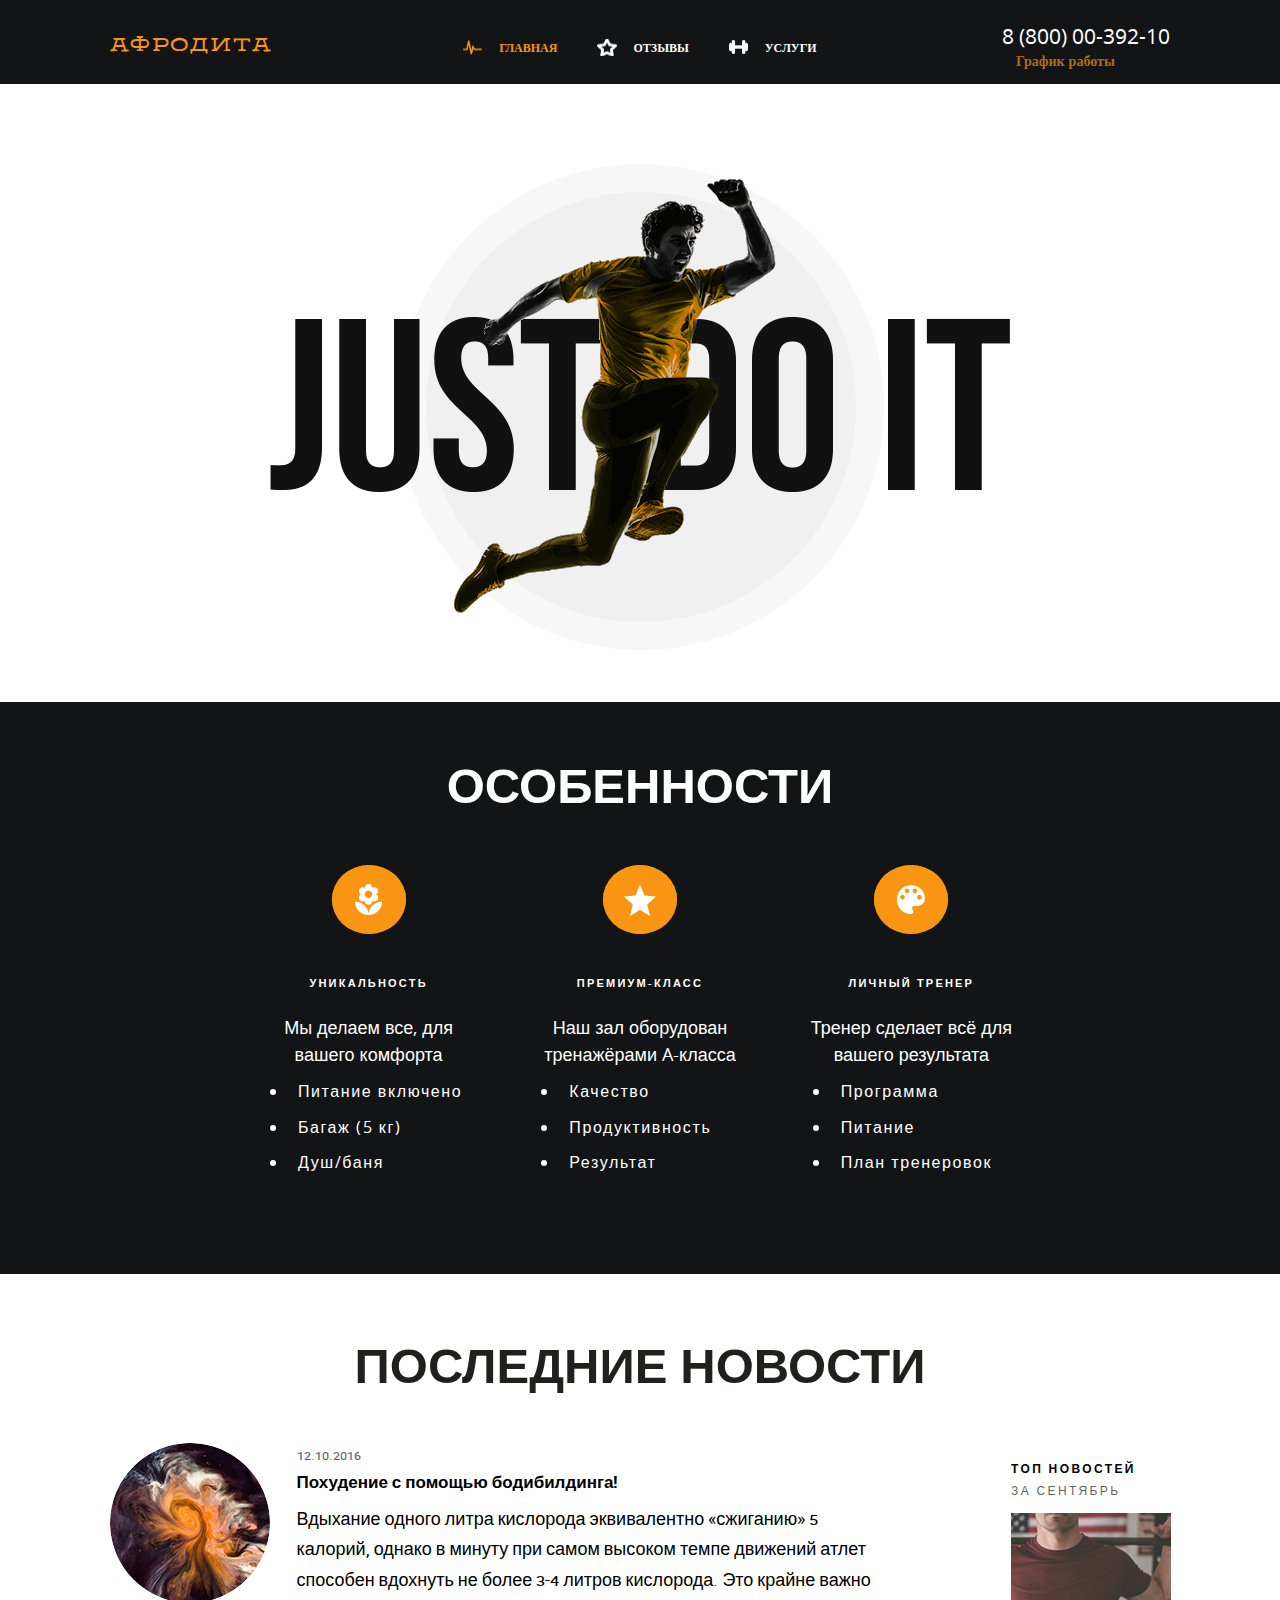
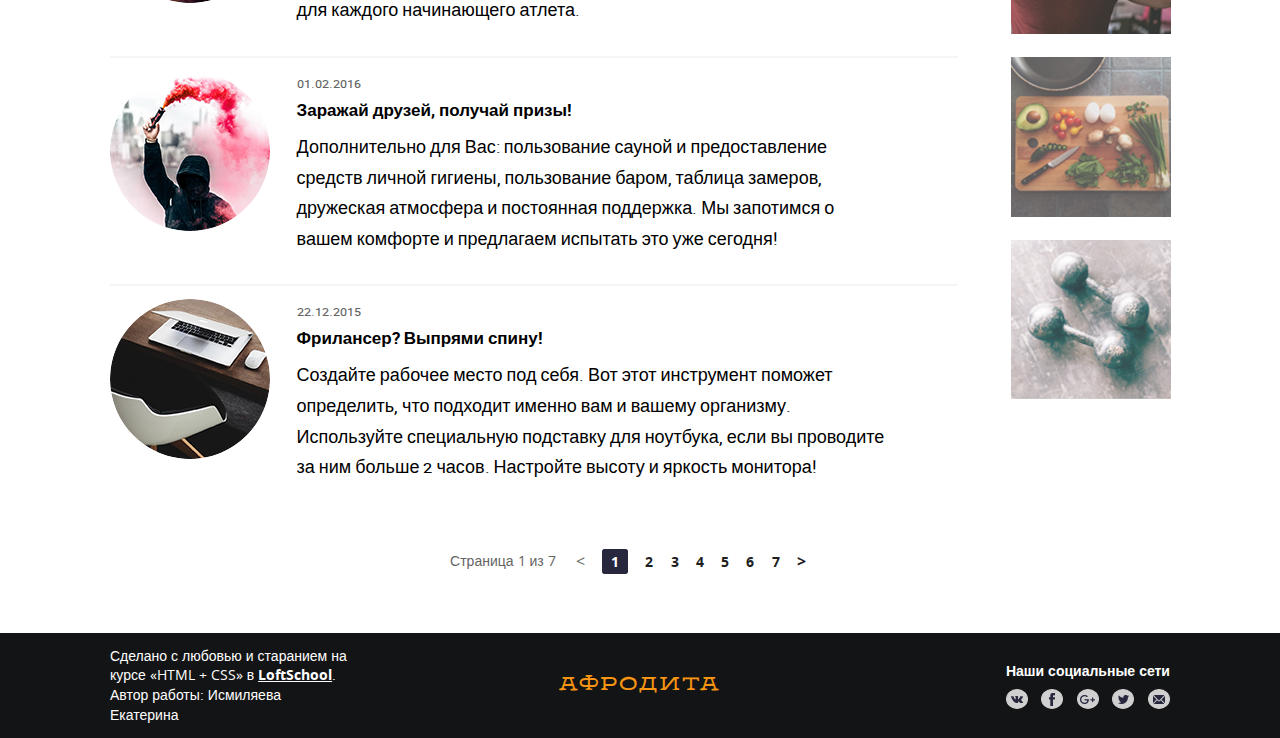
==== commit e9e5e755: "final week3" ====
--- a/index.html
+++ b/index.html
@@ -24,7 +24,7 @@
             <nav class="menu">
               <ul class="menu__list">
                 <li class="menu__item menu__item_active">
-                  <a href="./index.html" class="menu__link menu__link_main">Главная</a>
+                  <span class="menu__link menu__link_main">Главная</span>
                 </li>
                 <li class="menu__item">
                   <a href="./reviews.html" class="menu__link menu__link_review">Отзывы</a>
--- a/css/style.css
+++ b/css/style.css
@@ -1,6 +1,7 @@
 @import url('./layout.css/fonts.css');
 @import url('./layout.css/normalize.css');
 @import url('./layout.css/base.css');
+@import url('./blocks.css/intro.css');
 @import url('./blocks.css/header.css');
 @import url('./blocks.css/logo.css');
 @import url('./blocks.css/menu.css');
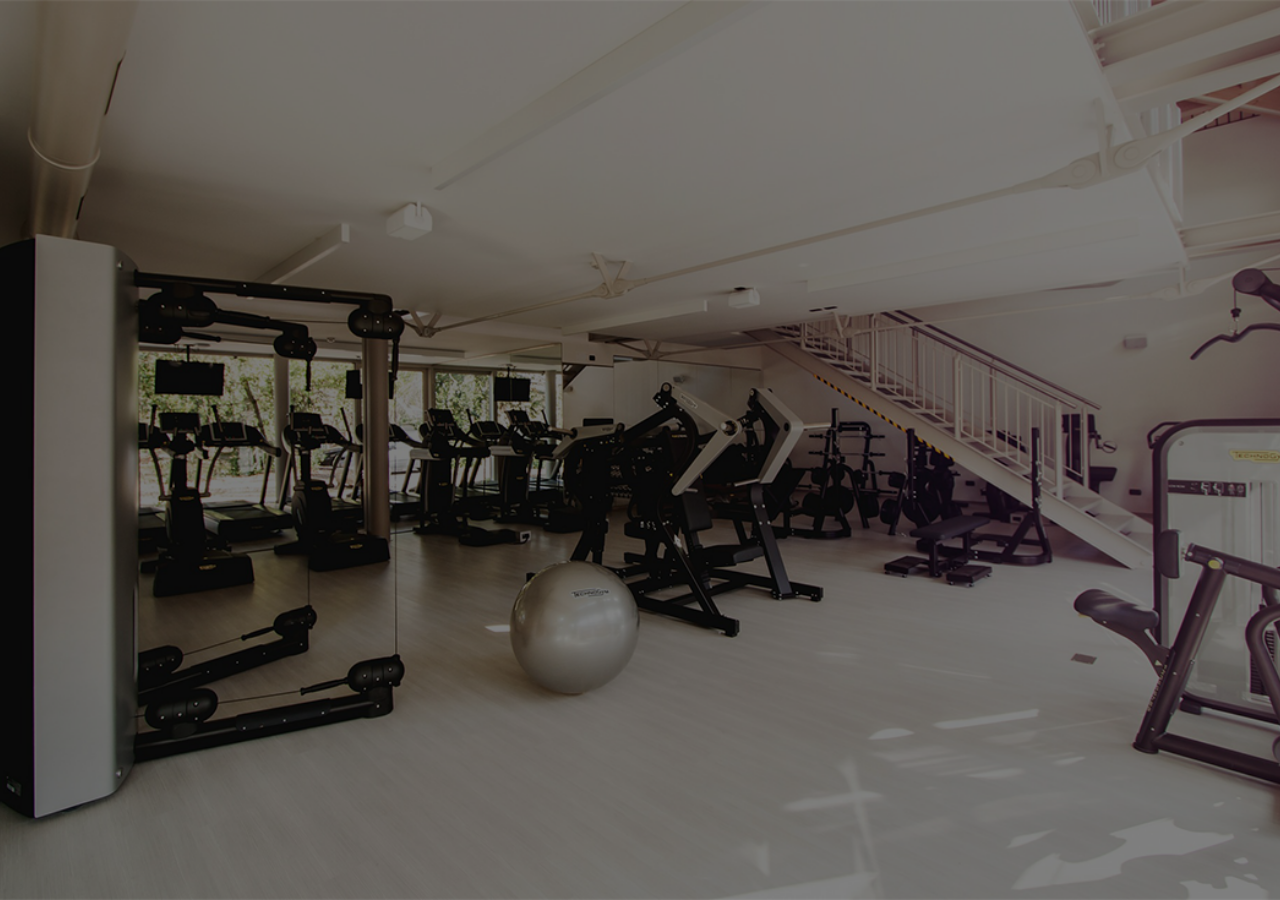
==== commit fcee2e24: "sprite to menu, index, main and services, drop-down menu" ====
--- a/index.html
+++ b/index.html
@@ -1,267 +1,22 @@
 <!DOCTYPE html>
 <html lang="ru">
-
 <head>
   <meta charset="UTF-8">
-  <meta name="viewport" content="1100, initial-scale=1.0">
+  <meta name="viewport" content="width=1100px, initial-scale=1.0">
   <meta http-equiv="X-UA-Compatible" content="ie=edge">
-  <title>Главная</title>
-
+  <title>Афродита</title>
   <link rel="stylesheet" href="./css/style.css">
+  <link rel="shortcut icon" href="./favicon.ico" type="image/x-icon">
+  <link rel="icon" href="./favicon.ico" type="image/x-icon">
 </head>
-
 <body>
-  <div class="wrapper">
-    <div class="wrapper__content">
-      <header class="header">
-        <div class="container header__container">
-          <div class="header__col">
-            <div class="logo">
-              <a href="./index.html" class="logo__link">Афродита</a>
-            </div>
-          </div>
-          <div class="header__col">
-            <nav class="menu">
-              <ul class="menu__list">
-                <li class="menu__item menu__item_active">
-                  <span class="menu__link menu__link_main">Главная</span>
-                </li>
-                <li class="menu__item">
-                  <a href="./reviews.html" class="menu__link menu__link_review">Отзывы</a>
-                </li>
-                <li class="menu__item">
-                  <a href="./services.html" class="menu__link menu__link_service">Услуги</a>
-                </li>
-              </ul>
-            </nav>
-          </div>
-          <div class="header__col header__col_align-right">
-            <address class="contacts">
-              <a href="tel:+78000039210" class="contacts__phone">8 (800) 00-392-10</a>
-            </address>
-            <div class="schedule">
-              <button class="schedule__btn">График работы</button>
-              <div class="schedule__wrapper">
-                <div class="schedule__block">
-                  <div class="schedule__block-days">пн-вс: 09:00-20:00</div>
-                  <div class="schedule__block-lanch">обед: 14:00-14:30</div>
-                </div>
-              </div>
-            </div>
-          </div>
-      </header>
-
-
-      <main class="page">
-        <div class="container">
-          <div class="banner">
-            <img src="./img/Image.png" alt="Слоган: Just do it" class="banner__picture">
-          </div>
-        </div>
-
-        <section class="features">
-          <div class="container features__container">
-            <h2 class="title features__title">Особенности</h2>
-            <ul class="features__list">
-              <li class="features__item">
-                <div class="features__text">
-                  <h3 class="features__text-title">Уникальность</h3>
-                  <div class="features__text-desc">Мы делаем все, для вашего комфорта</div>
-                  <ul class="features__text-list">
-                    <li class="features__text-item">Питание включено</li>
-                    <li class="features__text-item">Багаж (5 кг)</li>
-                    <li class="features__text-item">Душ/баня</li>
-                  </ul>
-                </div>
-              </li>
-              <li class="features__item features__item_premium">
-                <div class="features__text">
-                  <h3 class="features__text-title">Премиум-класс</h3>
-                  <div class="features__text-desc">Наш зал оборудован тренажёрами A-класса</div>
-                  <ul class="features__text-list">
-                    <li class="features__text-item">Качество</li>
-                    <li class="features__text-item">Продуктивность</li>
-                    <li class="features__text-item">Результат</li>
-                  </ul>
-                </div>
-              </li>
-              <li class="features__item features__item_coach">
-                <div class="features__text">
-                  <h3 class="features__text-title">Личный тренер</h3>
-                  <div class="features__text-desc">Тренер сделает всё для вашего результата</div>
-                  <ul class="features__text-list">
-                    <li class="features__text-item">Программа</li>
-                    <li class="features__text-item">Питание</li>
-                    <li class="features__text-item">План тренеровок</li>
-                  </ul>
-                </div>
-              </li>
-            </ul>
-          </div>
-        </section>
-
-        <div class="container">
-          <h2 class="title last-news__title">Последние новости</h2>
-          <div class="container last-news__container">
-            <section class="news">
-              <!-- <div class="news__content"> -->
-              <ul class="news__list">
-                <li class="news__item">
-                  <div class="news__appearance">
-                    <div class="news__avatar">
-                      <img src="./img/univers.png" alt="Изображение для статьи: Похудение с помощью бодибилдинга" class="news__avatar-picture">
-                    </div>
-                  </div>
-                  <div class="news__desc">
-                    <time datetime="2016-10-12" class="news__desc-data">12.10.2016</time>
-                    <h3 class="news__desc-title">Похудение с помощью бодибилдинга!</h3>
-                    <p class="news__desc-text">Вдыхание одного литра кислорода эквивалентно «сжиганию» 5 калорий,
-                      однако
-                      в
-                      минуту
-                      при самом высоком темпе движений атлет способен вдохнуть не более 3-4 литров кислорода. Это
-                      крайне
-                      важно
-                      для каждого начинающего атлета.</p>
-                  </div>
-                </li>
-
-                <li class="news__item">
-                  <div class="news__appearance">
-                    <div class="news__avatar">
-                      <img src="./img/man.png" alt="Изображение для статьи: Заражай друзей, получай призы" class="news__avatar-picture">
-                    </div>
-                  </div>
-                  <div class="news__desc">
-                    <time datetime="2016-02-01" class="news__desc-data">01.02.2016</time>
-                    <h3 class="news__desc-title">Заражай друзей, получай призы!</h3>
-                    <p class="news__desc-text">Дополнительно для Вас: пользование сауной и предоставление средств
-                      личной
-                      гигиены,
-                      пользование баром, таблица замеров, дружеская атмосфера и постоянная поддержка. Мы запотимся о
-                      вашем
-                      комфорте и предлагаем испытать это уже сегодня!</p>
-                  </div>
-                </li>
-
-                <li class="news__item news__item_no-border">
-                  <div class="news__appearance">
-                    <div class="news__avatar">
-                      <img src="./img/lap_top.png" alt="Изображение для статьи: Фрилансер? Выпрями спину!" class="news__avatar-picture">
-                    </div>
-                  </div>
-                  <div class="news__desc">
-                    <time datetime="2015-12-22" class="news__desc-data">22.12.2015</time>
-                    <h3 class="news__desc-title">Фрилансер? Выпрями спину!</h3>
-                    <p class="news__desc-text">Создайте рабочее место под себя. Вот этот инструмент поможет определить,
-                      что
-                      подходит именно вам и вашему организму. Используйте специальную подставку для ноутбука, если вы
-                      проводите
-                      за ним больше 2 часов. Настройте высоту и яркость монитора!</p>
-                  </div>
-                </li>
-              </ul>
-              <!-- </div> -->
-            </section>
-
-            <aside class="top-news">
-              <h4 class="top-news__title">Топ новостей</h4>
-              <time datetime="2015-09" class="top-news__month">За сентябрь</time>
-              <ul class="top-news__list">
-                <li class="top-news__item">
-                  <a href="#" class="top-news__link">
-                    <img src="./img/man_news.png" alt="Изображение для статьи" class="top-news__link-picture">
-                  </a>
-                </li>
-                <li class="top-news__item">
-                  <a href="#" class="top-news__link">
-                    <img src="./img/meal.png" alt="Изображение для статьи" class="top-news__link-picture">
-                  </a>
-                </li>
-                <li class="top-news__item">
-                  <a href="#" class="top-news__link">
-                    <img src="./img/weights.png" alt="Изображение для статьи" class="top-news__link-picture">
-                  </a>
-                </li>
-              </ul>
-            </aside>
-          </div>
-          <div class="paginator">
-            <div class="container paginator__container">
-              <div class="paginator__display">Страница 1 из 7</div>
-              <div class="paginator__controlls">
-                <a href="#" class="paginatop__prev">&lt;</a>
-                <ul class="paginator__list">
-                  <li class="paginator__item">
-                    <a href="#" class="paginator__link paginator__link_active">1</a>
-                  </li>
-                  <li class="paginator__item">
-                    <a href="#" class="paginator__link">2</a>
-                  </li>
-                  <li class="paginator__item">
-                    <a href="#" class="paginator__link">3</a>
-                  </li>
-                  <li class="paginator__item">
-                    <a href="#" class="paginator__link">4</a>
-                  </li>
-                  <li class="paginator__item">
-                    <a href="#" class="paginator__link">5</a>
-                  </li>
-                  <li class="paginator__item">
-                    <a href="#" class="paginator__link">6</a>
-                  </li>
-                  <li class="paginator__item">
-                    <a href="#" class="paginator__link">7</a>
-                  </li>
-                </ul>
-                <a href="#" class="paginator__next">&gt;</a>
-              </div>
-            </div>
-          </div>
-        </div>
-      </main>
+  <div class="container intro__container">
+     <div class="intro__content">
+        <img src="./img/logo.png" alt="" class="intro__logo">
+        <a href="./main.html" class="intro__link">Перейти на сайт</a>
+      </div>
     </div>
-
-    <footer class="footer">
-      <div class="container footer__container">
-        <div class="footer__col">
-          <div class="authorship">
-            <div class="authorship__course">Сделано с любовью и старанием на курсе «HTML + CSS» в <a href="https://loftschool.com/"
-                class="authorship__course-school">LoftSchool</a>.
-            </div>
-            <div class="authorship__author">Автор работы: Исмиляева Екатерина</div>
-          </div>
-        </div>
-        <div class="footer__col footer__col_center">
-          <div class="logo logo__footer">
-            <a href="./index.html" class="logo__link">Афродита</a>
-          </div>
-        </div>
-        <div class="footer__col footer__col_align-right">
-          <div class="social-net">
-            <div class="social-net__title">Наши социальные сети</div>
-            <ul class="social-net__list">
-              <li class="social-net__item">
-                <a href="#" class="social-net__link social-net__link_vk"></a>
-              </li>
-              <li class="social-net__item">
-                <a href="#" class="social-net__link"></a>
-              </li>
-              <li class="social-net__item">
-                <a href="#" class="social-net__link"></a>
-              </li>
-              <li class="social-net__item">
-                <a href="#" class="social-net__link"></a>
-              </li>
-              <li class="social-net__item">
-                <a href="#" class="social-net__link"></a>
-              </li>
-            </ul>
-          </div>
-        </div>
-      </div>
-    </footer>
   </div>
+  
 </body>
-
 </html>--- a/css/style.css
+++ b/css/style.css
@@ -7,6 +7,8 @@
 @import url('./blocks.css/menu.css');
 @import url('./blocks.css/contacts.css');
 @import url('./blocks.css/schedule.css');
+@import url('./blocks.css/sidebar.css');
+@import url('./blocks.css/page.css');
 @import url('./blocks.css/banner.css');
 @import url('./blocks.css/features.css');
 @import url('./blocks.css/last-news.css');
